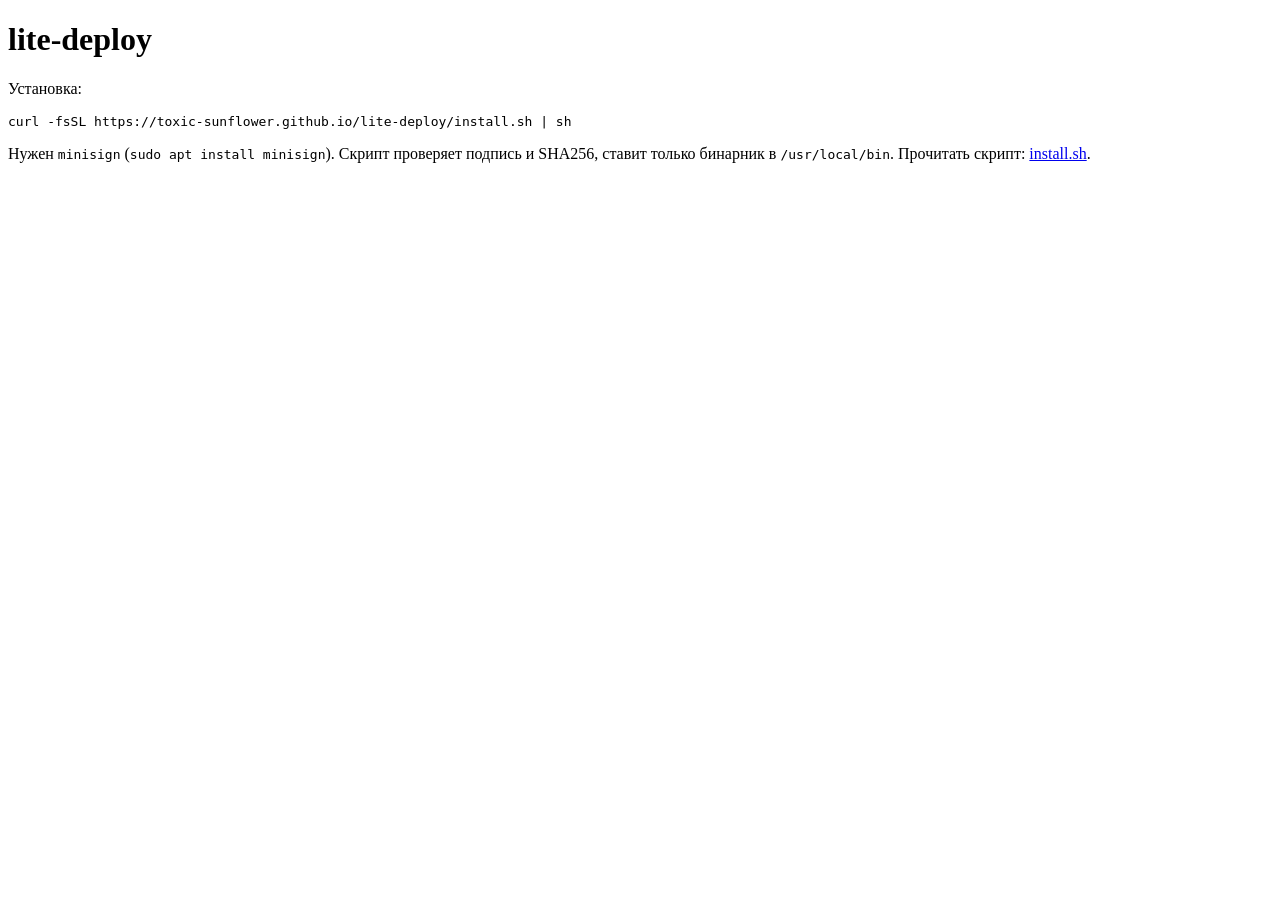
==== site/index.html @ a170fb85 "Установка одной командой: site/install.sh, релиз по тегу с подписью minisign, публикация на Pages" ====
<!doctype html>
<meta charset="utf-8">
<title>lite-deploy</title>
<h1>lite-deploy</h1>
<p>Установка:</p>
<pre>curl -fsSL https://toxic-sunflower.github.io/lite-deploy/install.sh | sh</pre>
<p>Нужен <code>minisign</code> (<code>sudo apt install minisign</code>). Скрипт проверяет подпись и SHA256, ставит только бинарник в <code>/usr/local/bin</code>. Прочитать скрипт: <a href="install.sh">install.sh</a>.</p>
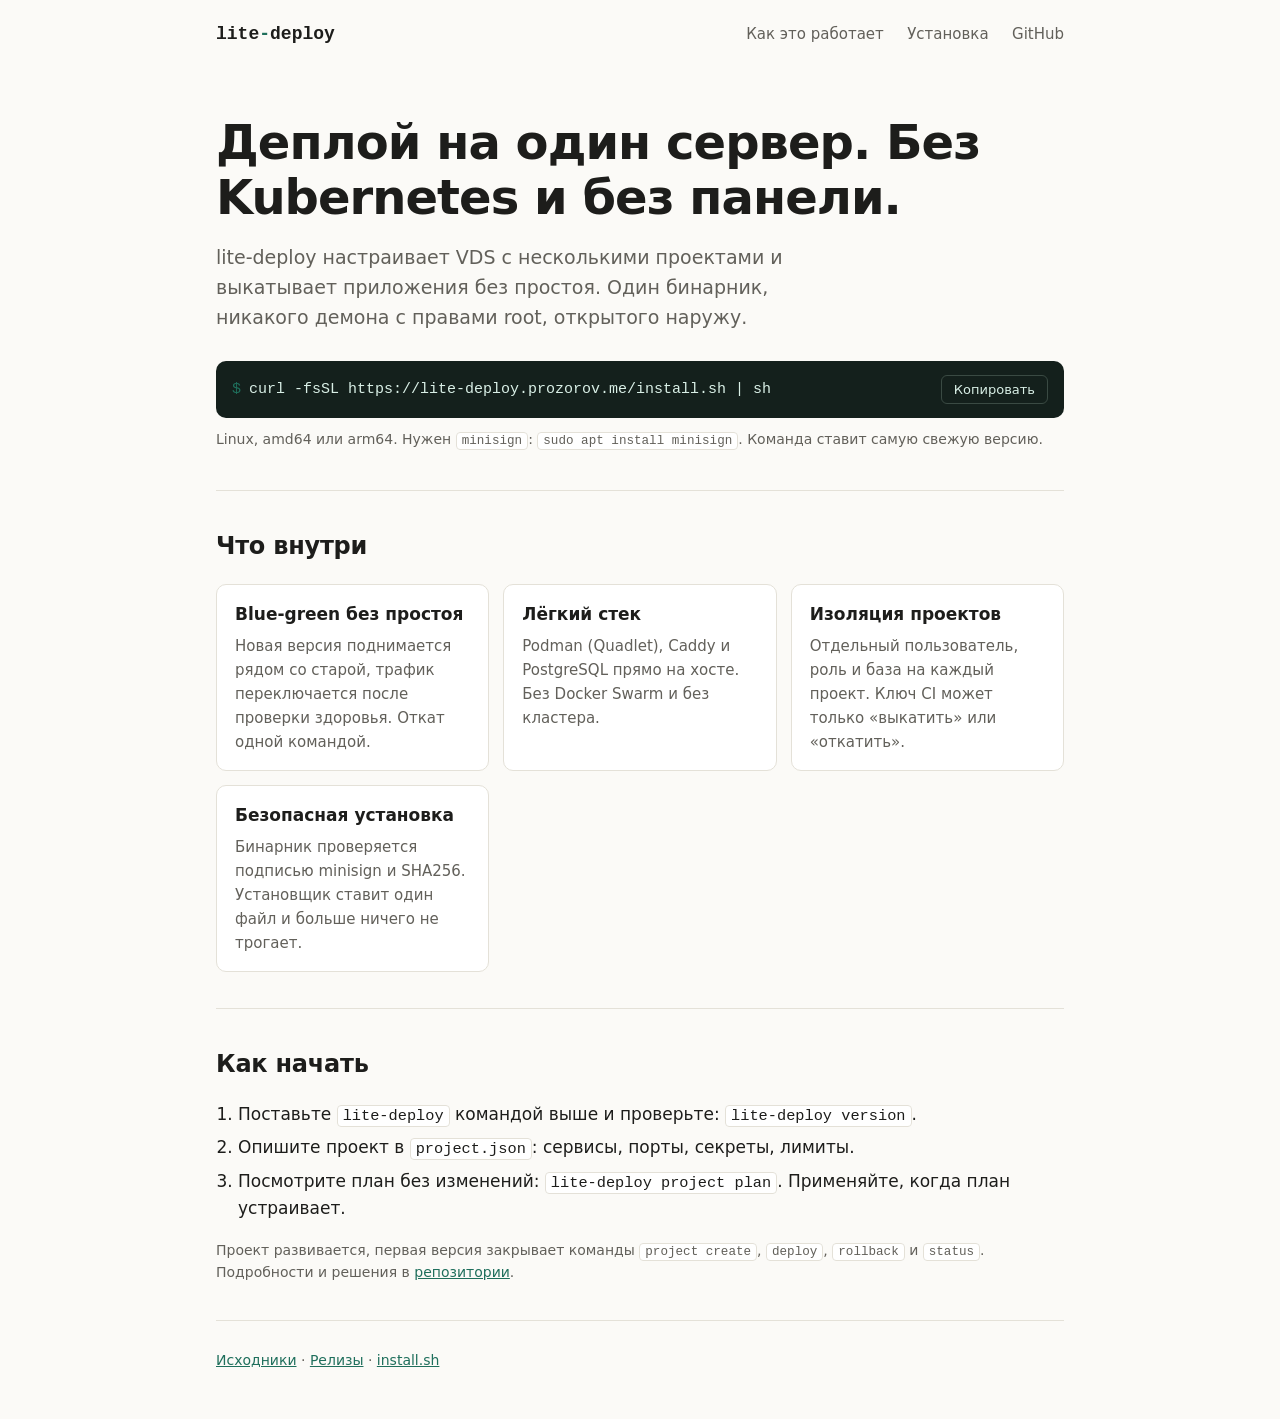
==== commit c158ebd4: "Лендинг на Pages, домен lite-deploy.prozorov.me" ====
--- a/site/index.html
+++ b/site/index.html
@@ -1,7 +1,106 @@
 <!doctype html>
+<html lang="ru">
+<head>
 <meta charset="utf-8">
-<title>lite-deploy</title>
-<h1>lite-deploy</h1>
-<p>Установка:</p>
-<pre>curl -fsSL https://toxic-sunflower.github.io/lite-deploy/install.sh | sh</pre>
-<p>Нужен <code>minisign</code> (<code>sudo apt install minisign</code>). Скрипт проверяет подпись и SHA256, ставит только бинарник в <code>/usr/local/bin</code>. Прочитать скрипт: <a href="install.sh">install.sh</a>.</p>
+<meta name="viewport" content="width=device-width, initial-scale=1">
+<title>lite-deploy: деплой на один сервер без Kubernetes</title>
+<meta name="description" content="Лёгкая система настройки сервера и деплоя для одного VDS с несколькими проектами: Podman, Caddy, PostgreSQL, blue-green, ограниченный SSH-ключ.">
+<style>
+  :root {
+    --bg: #fbfaf7; --fg: #1d1d1b; --muted: #62605a; --line: #e4e1d8;
+    --card: #ffffff; --accent: #1f6f5c; --code-bg: #14201c; --code-fg: #d9efe6;
+  }
+  @media (prefers-color-scheme: dark) {
+    :root { --bg: #111412; --fg: #e8ebe6; --muted: #9aa39c; --line: #262c28;
+            --card: #181c19; --accent: #5fc9a8; --code-bg: #0a0d0b; --code-fg: #d9efe6; }
+  }
+  * { box-sizing: border-box; }
+  html { -webkit-text-size-adjust: 100%; }
+  body { margin: 0; background: var(--bg); color: var(--fg);
+         font: 17px/1.6 system-ui, -apple-system, "Segoe UI", Roboto, sans-serif; }
+  .wrap { max-width: 880px; margin: 0 auto; padding: 0 16px; }
+  header { padding: 20px 0; display: flex; justify-content: space-between; align-items: center; }
+  .logo { font: 600 18px ui-monospace, SFMono-Regular, Menlo, monospace; color: var(--fg); text-decoration: none; }
+  .logo span { color: var(--accent); }
+  nav a { color: var(--muted); text-decoration: none; margin-left: 18px; font-size: 15px; }
+  nav a:hover { color: var(--fg); }
+  .hero { padding: 48px 0 40px; }
+  h1 { font-size: clamp(30px, 6vw, 48px); line-height: 1.15; margin: 0 0 16px; letter-spacing: -0.02em; }
+  .lead { font-size: 19px; color: var(--muted); max-width: 640px; margin: 0 0 28px; }
+  .cmd { display: flex; align-items: center; gap: 8px; background: var(--code-bg); color: var(--code-fg);
+         border-radius: 10px; padding: 14px 16px; font: 15px ui-monospace, SFMono-Regular, Menlo, monospace; overflow-x: auto; }
+  .cmd code { flex: 1; white-space: pre; }
+  .cmd .p { color: var(--accent); user-select: none; }
+  button.copy { background: transparent; color: var(--code-fg); border: 1px solid #3a4a43; border-radius: 6px;
+                padding: 6px 12px; font: 13px system-ui, sans-serif; cursor: pointer; flex: none; }
+  button.copy:hover { border-color: var(--accent); }
+  .note { font-size: 14px; color: var(--muted); margin: 10px 0 0; }
+  .note code, li code, p code { font: 0.9em ui-monospace, SFMono-Regular, Menlo, monospace;
+         background: var(--card); border: 1px solid var(--line); border-radius: 4px; padding: 1px 5px; }
+  section { padding: 36px 0; border-top: 1px solid var(--line); }
+  h2 { font-size: 24px; margin: 0 0 18px; letter-spacing: -0.01em; }
+  .grid { display: grid; grid-template-columns: repeat(auto-fit, minmax(240px, 1fr)); gap: 14px; }
+  .card { background: var(--card); border: 1px solid var(--line); border-radius: 10px; padding: 16px 18px; }
+  .card h3 { margin: 0 0 6px; font-size: 17px; }
+  .card p { margin: 0; color: var(--muted); font-size: 15px; }
+  ol, ul { padding-left: 22px; } li { margin: 6px 0; }
+  a { color: var(--accent); }
+  footer { padding: 28px 0 48px; color: var(--muted); font-size: 14px; border-top: 1px solid var(--line); }
+</style>
+</head>
+<body>
+<div class="wrap">
+  <header>
+    <a class="logo" href="/">lite<span>-</span>deploy</a>
+    <nav>
+      <a href="#how">Как это работает</a>
+      <a href="#install">Установка</a>
+      <a href="https://github.com/toxic-sunflower/lite-deploy">GitHub</a>
+    </nav>
+  </header>
+
+  <main>
+    <div class="hero">
+      <h1>Деплой на один сервер. Без Kubernetes и без панели.</h1>
+      <p class="lead">lite-deploy настраивает VDS с несколькими проектами и выкатывает приложения без простоя. Один бинарник, никакого демона с правами root, открытого наружу.</p>
+      <div class="cmd" id="install"><span class="p">$</span><code id="c">curl -fsSL https://lite-deploy.prozorov.me/install.sh | sh</code><button class="copy" id="b" type="button">Копировать</button></div>
+      <p class="note">Linux, amd64 или arm64. Нужен <code>minisign</code>: <code>sudo apt install minisign</code>. Команда ставит самую свежую версию.</p>
+    </div>
+
+    <section id="how">
+      <h2>Что внутри</h2>
+      <div class="grid">
+        <div class="card"><h3>Blue-green без простоя</h3><p>Новая версия поднимается рядом со старой, трафик переключается после проверки здоровья. Откат одной командой.</p></div>
+        <div class="card"><h3>Лёгкий стек</h3><p>Podman (Quadlet), Caddy и PostgreSQL прямо на хосте. Без Docker Swarm и без кластера.</p></div>
+        <div class="card"><h3>Изоляция проектов</h3><p>Отдельный пользователь, роль и база на каждый проект. Ключ CI может только «выкатить» или «откатить».</p></div>
+        <div class="card"><h3>Безопасная установка</h3><p>Бинарник проверяется подписью minisign и SHA256. Установщик ставит один файл и больше ничего не трогает.</p></div>
+      </div>
+    </section>
+
+    <section>
+      <h2>Как начать</h2>
+      <ol>
+        <li>Поставьте <code>lite-deploy</code> командой выше и проверьте: <code>lite-deploy version</code>.</li>
+        <li>Опишите проект в <code>project.json</code>: сервисы, порты, секреты, лимиты.</li>
+        <li>Посмотрите план без изменений: <code>lite-deploy project plan</code>. Применяйте, когда план устраивает.</li>
+      </ol>
+      <p class="note">Проект развивается, первая версия закрывает команды <code>project create</code>, <code>deploy</code>, <code>rollback</code> и <code>status</code>. Подробности и решения в <a href="https://github.com/toxic-sunflower/lite-deploy">репозитории</a>.</p>
+    </section>
+  </main>
+
+  <footer>
+    <a href="https://github.com/toxic-sunflower/lite-deploy">Исходники</a> ·
+    <a href="https://github.com/toxic-sunflower/lite-deploy/releases">Релизы</a> ·
+    <a href="install.sh">install.sh</a>
+  </footer>
+</div>
+<script>
+  var b = document.getElementById('b');
+  b.addEventListener('click', function () {
+    var t = document.getElementById('c').textContent;
+    var done = function () { b.textContent = 'Скопировано'; setTimeout(function () { b.textContent = 'Копировать'; }, 1600); };
+    if (navigator.clipboard) { navigator.clipboard.writeText(t).then(done, function () {}); }
+  });
+</script>
+</body>
+</html>
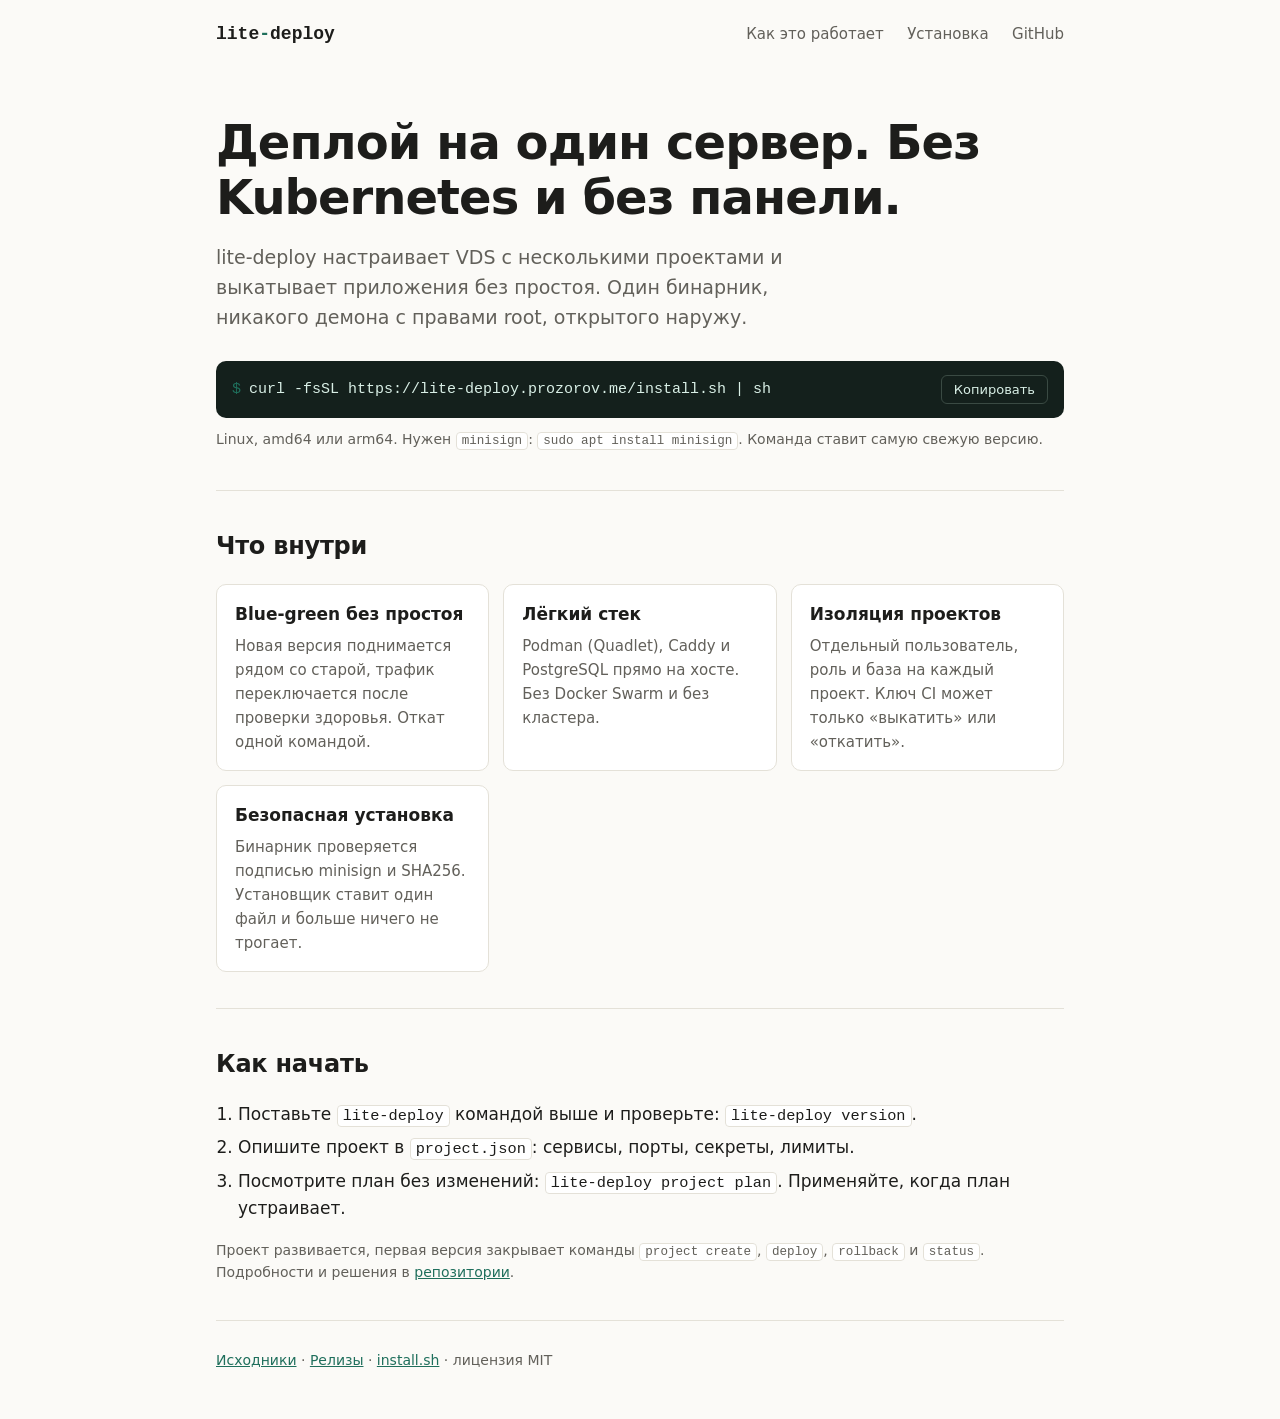
==== commit cd4ea8de: "Лицензия MIT" ====
--- a/site/index.html
+++ b/site/index.html
@@ -91,7 +91,7 @@
   <footer>
     <a href="https://github.com/toxic-sunflower/lite-deploy">Исходники</a> ·
     <a href="https://github.com/toxic-sunflower/lite-deploy/releases">Релизы</a> ·
-    <a href="install.sh">install.sh</a>
+    <a href="install.sh">install.sh</a> · лицензия MIT
   </footer>
 </div>
 <script>
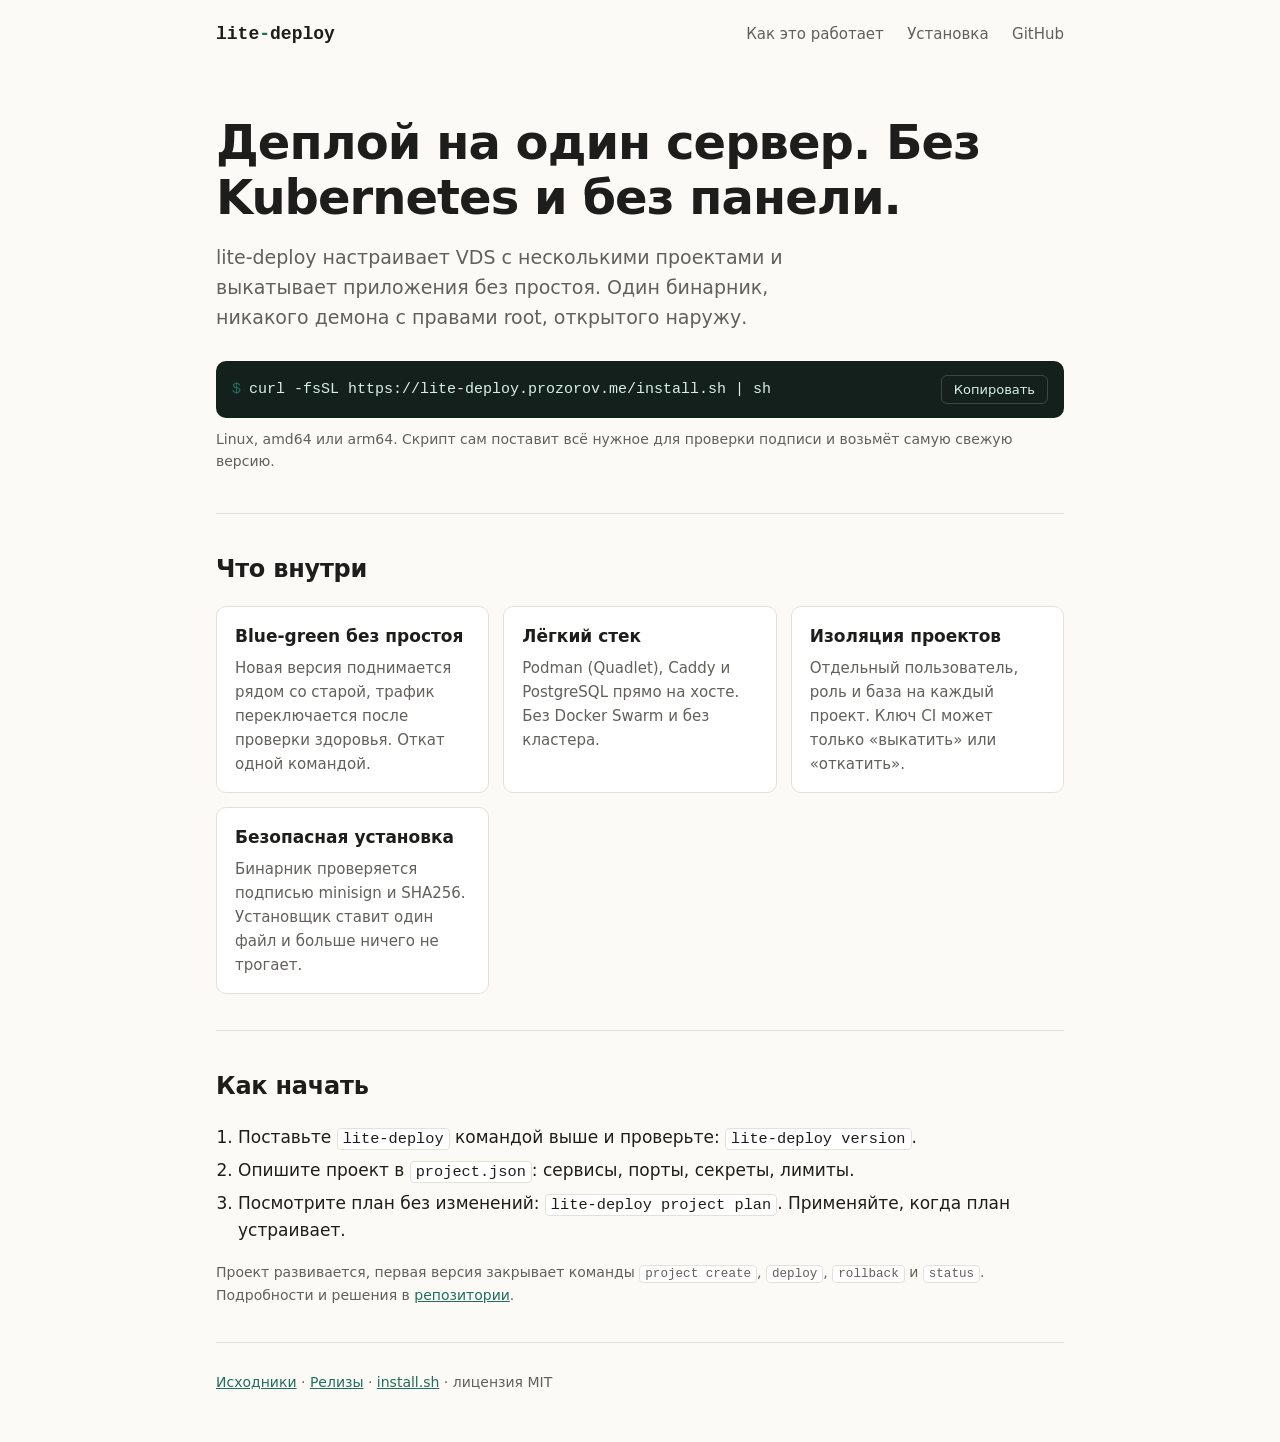
==== commit 37733fdc: "Установщик сам ставит minisign через apt, если его нет" ====
--- a/site/index.html
+++ b/site/index.html
@@ -64,7 +64,7 @@
       <h1>Деплой на один сервер. Без Kubernetes и без панели.</h1>
       <p class="lead">lite-deploy настраивает VDS с несколькими проектами и выкатывает приложения без простоя. Один бинарник, никакого демона с правами root, открытого наружу.</p>
       <div class="cmd" id="install"><span class="p">$</span><code id="c">curl -fsSL https://lite-deploy.prozorov.me/install.sh | sh</code><button class="copy" id="b" type="button">Копировать</button></div>
-      <p class="note">Linux, amd64 или arm64. Нужен <code>minisign</code>: <code>sudo apt install minisign</code>. Команда ставит самую свежую версию.</p>
+      <p class="note">Linux, amd64 или arm64. Скрипт сам поставит всё нужное для проверки подписи и возьмёт самую свежую версию.</p>
     </div>
 
     <section id="how">
